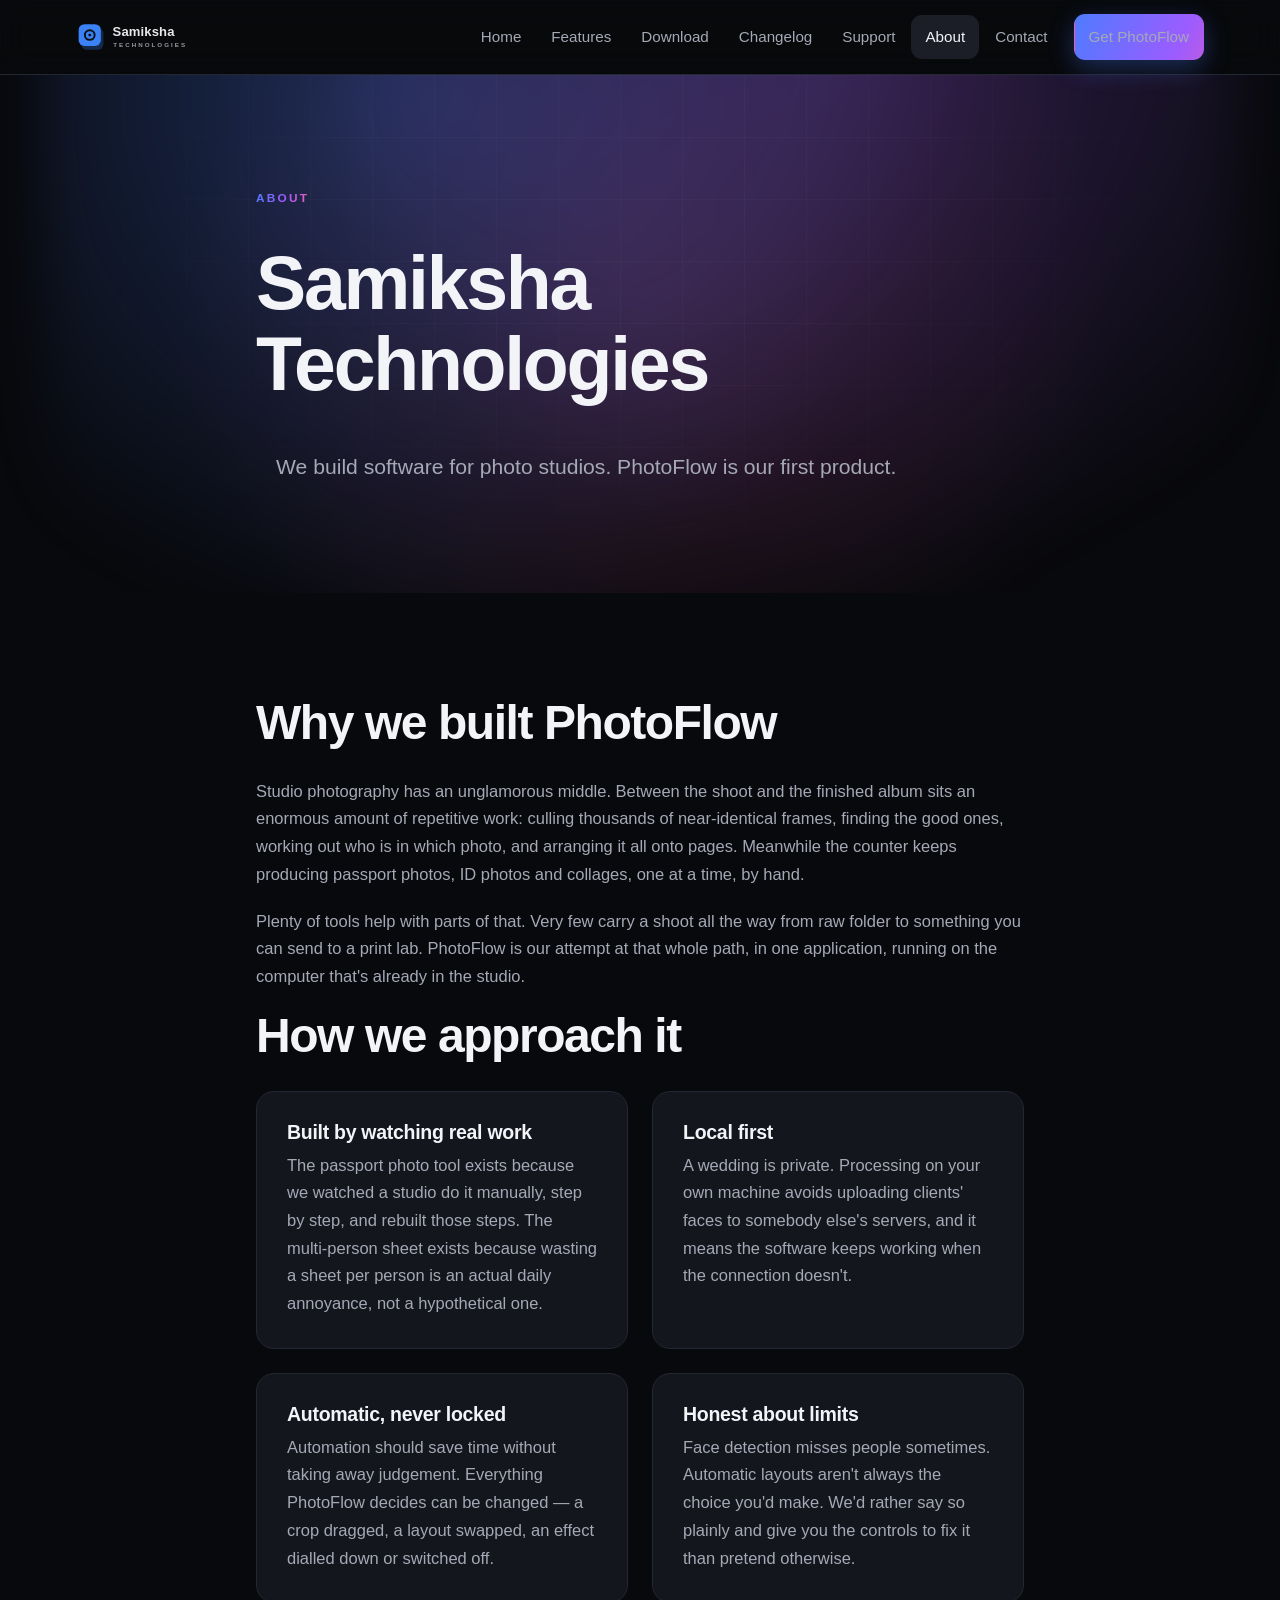
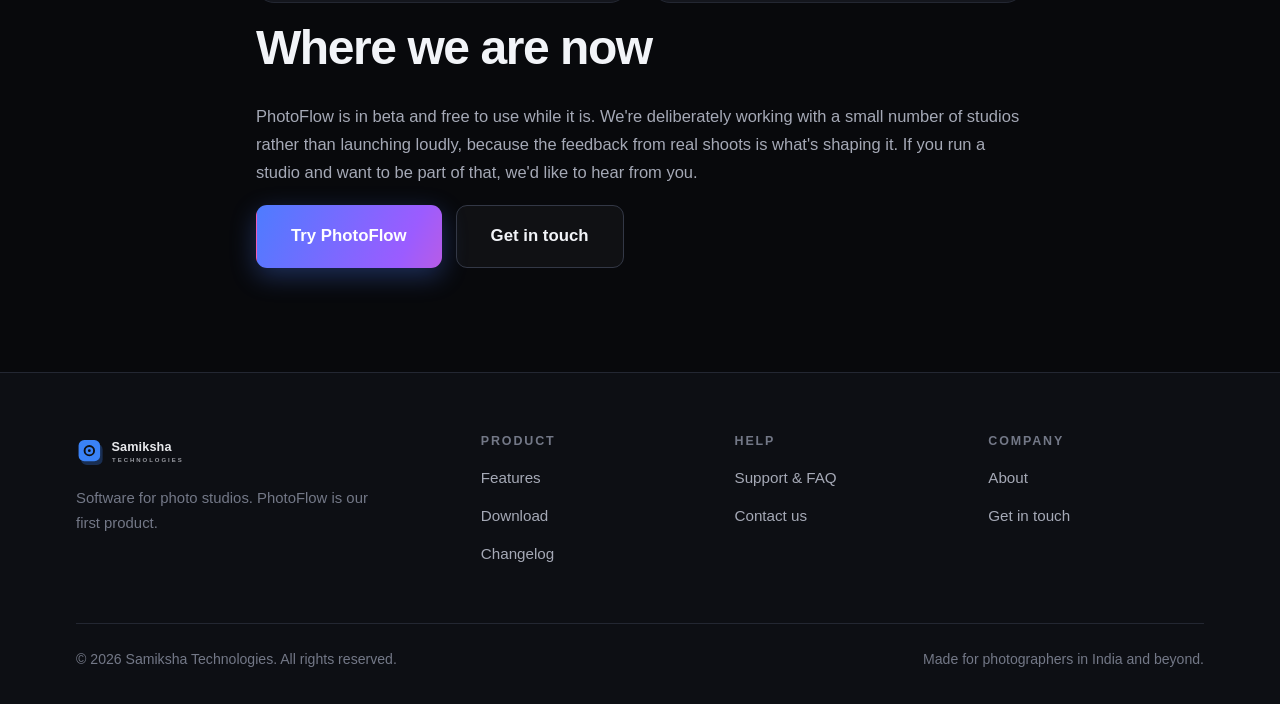
==== website/about.html @ f9d0e29c "feat: add release management and distribution pipeline" ====
<!DOCTYPE html>
<html lang="en">
<head>
<meta charset="utf-8">
<meta name="viewport" content="width=device-width, initial-scale=1">
<title>About — Samiksha Technologies</title>
<meta name="description" content="Samiksha Technologies builds software for photo studios. Why we built PhotoFlow and how we approach it.">
<link rel="icon" href="assets/img/favicon.svg" type="image/svg+xml">
<link rel="stylesheet" href="assets/css/style.css">
</head>
<body>

<header class="site-header">
  <div class="container">
    <a class="brand" href="index.html" aria-label="Samiksha Technologies home">
      <img src="assets/img/logo.svg" alt="Samiksha Technologies" width="194" height="36">
    </a>
    <button class="nav-toggle" aria-expanded="false" aria-controls="site-nav">Menu</button>
    <nav class="site-nav" id="site-nav" aria-label="Main">
      <a href="index.html">Home</a>
      <a href="features.html">Features</a>
      <a href="download.html">Download</a>
      <a href="changelog.html">Changelog</a>
      <a href="support.html">Support</a>
      <a href="about.html">About</a>
      <a href="contact.html">Contact</a>
      <a class="btn btn-primary" href="download.html">Get PhotoFlow</a>
    </nav>
  </div>
</header>

<main>

  <section class="hero">
    <div class="container narrow">
      <p class="eyebrow">About</p>
      <h1>Samiksha Technologies</h1>
      <p class="lead">We build software for photo studios. PhotoFlow is our first product.</p>
      
    </div>
  </section>

  <section class="section">
    <div class="container narrow stack">
      <h2>Why we built PhotoFlow</h2>
      <p class="dim">
        Studio photography has an unglamorous middle. Between the shoot and the
        finished album sits an enormous amount of repetitive work: culling
        thousands of near-identical frames, finding the good ones, working out
        who is in which photo, and arranging it all onto pages. Meanwhile the
        counter keeps producing passport photos, ID photos and collages, one at a
        time, by hand.
      </p>
      <p class="dim">
        Plenty of tools help with parts of that. Very few carry a shoot all the
        way from raw folder to something you can send to a print lab. PhotoFlow
        is our attempt at that whole path, in one application, running on the
        computer that's already in the studio.
      </p>

      <h2>How we approach it</h2>
      <div class="grid grid-2 mt-2">
        <div class="card card-glow reveal">
          <h3>Built by watching real work</h3>
          <p class="dim">
            The passport photo tool exists because we watched a studio do it
            manually, step by step, and rebuilt those steps. The multi-person
            sheet exists because wasting a sheet per person is an actual daily
            annoyance, not a hypothetical one.
          </p>
        </div>
        <div class="card card-glow reveal">
          <h3>Local first</h3>
          <p class="dim">
            A wedding is private. Processing on your own machine avoids uploading
            clients' faces to somebody else's servers, and it means the software
            keeps working when the connection doesn't.
          </p>
        </div>
        <div class="card card-glow reveal">
          <h3>Automatic, never locked</h3>
          <p class="dim">
            Automation should save time without taking away judgement. Everything
            PhotoFlow decides can be changed — a crop dragged, a layout swapped,
            an effect dialled down or switched off.
          </p>
        </div>
        <div class="card card-glow reveal">
          <h3>Honest about limits</h3>
          <p class="dim">
            Face detection misses people sometimes. Automatic layouts aren't
            always the choice you'd make. We'd rather say so plainly and give you
            the controls to fix it than pretend otherwise.
          </p>
        </div>
      </div>

      <h2 class="mt-2">Where we are now</h2>
      <p class="dim">
        PhotoFlow is in beta and free to use while it is. We're deliberately
        working with a small number of studios rather than launching loudly,
        because the feedback from real shoots is what's shaping it. If you run a
        studio and want to be part of that, we'd like to hear from you.
      </p>
      <div class="btn-row mt-2">
        <a class="btn btn-primary btn-lg" href="download.html">Try PhotoFlow</a>
        <a class="btn btn-ghost btn-lg" href="contact.html">Get in touch</a>
      </div>
    </div>
  </section>

</main>

<footer class="site-footer">
  <div class="container">
    <div class="footer-grid">
      <div class="footer-brand">
        <img src="assets/img/logo.svg" alt="Samiksha Technologies" width="184">
        <p>Software for photo studios. PhotoFlow is our first product.</p>
      </div>
      <div>
        <h4>Product</h4>
        <ul>
          <li><a href="features.html">Features</a></li>
          <li><a href="download.html">Download</a></li>
          <li><a href="changelog.html">Changelog</a></li>
        </ul>
      </div>
      <div>
        <h4>Help</h4>
        <ul>
          <li><a href="support.html">Support &amp; FAQ</a></li>
          <li><a href="contact.html">Contact us</a></li>
        </ul>
      </div>
      <div>
        <h4>Company</h4>
        <ul>
          <li><a href="about.html">About</a></li>
          <li><a href="contact.html">Get in touch</a></li>
        </ul>
      </div>
    </div>
    <div class="footer-bottom">
      <span>&copy; <span data-year>2026</span> Samiksha Technologies. All rights reserved.</span>
      <span>Made for photographers in India and beyond.</span>
    </div>
  </div>
</footer>

<script src="assets/js/main.js"></script>
</body>
</html>
---- website/assets/css/style.css ----
/* ==========================================================================
   Samiksha Technologies — website styles
   Bold modern SaaS: gradient hero, large type, animated accents, icon grids.
   Plain CSS, no build step, no external fonts or requests.
   ========================================================================== */

:root {
  --bg: #08090c;
  --bg-alt: #0d0f14;
  --surface: #14161d;
  --surface-2: #1b1e27;
  --border: #232732;
  --border-strong: #333846;
  --text: #f2f4f8;
  --text-dim: #a5a9b6;
  --text-faint: #737887;
  --accent: #4a7dff;
  --accent-2: #9b5cff;
  --accent-3: #23d3c4;
  --accent-hover: #6b95ff;
  --grad: linear-gradient(115deg, #4a7dff 0%, #9b5cff 52%, #ff5ca8 100%);
  --grad-soft: linear-gradient(115deg, rgba(74,125,255,.16), rgba(155,92,255,.14) 52%, rgba(255,92,168,.10));
  --radius: 18px;
  --radius-sm: 11px;
  --maxw: 1180px;
  --font: "Segoe UI", Inter, -apple-system, "Helvetica Neue", Arial, sans-serif;
}

*, *::before, *::after { box-sizing: border-box; }
html { scroll-behavior: smooth; -webkit-text-size-adjust: 100%; }

body {
  margin: 0;
  background: var(--bg);
  color: var(--text);
  font-family: var(--font);
  font-size: 16.5px;
  line-height: 1.68;
  -webkit-font-smoothing: antialiased;
  overflow-x: hidden;
}

img, svg { max-width: 100%; display: block; }
a { color: var(--accent-hover); text-decoration: none; }
a:hover { color: #90aeff; text-decoration: underline; }

h1, h2, h3, h4 { line-height: 1.08; margin: 0 0 .6em; font-weight: 800; letter-spacing: -0.03em; }
h1 { font-size: clamp(2.6rem, 7vw, 4.7rem); }
h2 { font-size: clamp(1.9rem, 4.4vw, 3rem); }
h3 { font-size: 1.22rem; letter-spacing: -0.015em; font-weight: 700; }
p { margin: 0 0 1.05rem; }

.container { width: 100%; max-width: var(--maxw); margin: 0 auto; padding: 0 26px; }
.narrow { max-width: 820px; }
.center { text-align: center; }
.dim { color: var(--text-dim); }
.faint { color: var(--text-faint); font-size: .9rem; }
.lead { font-size: clamp(1.08rem, 1.7vw, 1.32rem); color: var(--text-dim); line-height: 1.6; }
.gradient-text {
  background: var(--grad);
  -webkit-background-clip: text;
  background-clip: text;
  color: transparent;
  -webkit-text-fill-color: transparent;
}

/* ------------------------------------------------------------------ Header */
.site-header {
  position: sticky; top: 0; z-index: 60;
  background: rgba(8, 9, 12, .78);
  backdrop-filter: blur(14px);
  border-bottom: 1px solid var(--border);
}
.site-header .container { display: flex; align-items: center; gap: 20px; min-height: 74px; }
.brand { display: flex; align-items: center; flex: 0 0 auto; }
.brand:hover { text-decoration: none; }
.brand img { width: 196px; height: auto; }

.nav-toggle {
  margin-left: auto; display: none;
  background: var(--surface); border: 1px solid var(--border-strong);
  color: var(--text); border-radius: var(--radius-sm);
  padding: 9px 14px; font: inherit; font-weight: 600; cursor: pointer;
}
.site-nav { margin-left: auto; display: flex; align-items: center; gap: 2px; }
.site-nav a {
  color: var(--text-dim); padding: 9px 14px;
  border-radius: var(--radius-sm); font-size: .95rem; font-weight: 500;
  transition: color .16s ease, background .16s ease;
}
.site-nav a:hover { color: var(--text); background: var(--surface); text-decoration: none; }
.site-nav a.active { color: var(--text); background: var(--surface-2); }
.site-nav .btn { margin-left: 10px; }

/* ------------------------------------------------------------------ Buttons */
.btn {
  display: inline-block; padding: 13px 24px;
  border-radius: var(--radius-sm);
  font-weight: 650; font-size: .98rem;
  border: 1px solid transparent; cursor: pointer; text-align: center;
  transition: transform .12s ease, box-shadow .2s ease, background .16s ease, border-color .16s ease;
}
.btn:hover { text-decoration: none; transform: translateY(-2px); }
.btn:active { transform: translateY(0); }
.btn-primary {
  background: var(--grad); color: #fff;
  background-size: 160% 160%; background-position: 0% 50%;
  box-shadow: 0 8px 26px rgba(74, 125, 255, .32);
}
.btn-primary:hover { color: #fff; background-position: 100% 50%; box-shadow: 0 12px 34px rgba(120, 92, 255, .42); }
.btn-ghost { background: rgba(255,255,255,.03); color: var(--text); border-color: var(--border-strong); }
.btn-ghost:hover { background: rgba(255,255,255,.07); color: var(--text); border-color: #4a5060; }
.btn-lg { padding: 16px 34px; font-size: 1.05rem; }
.btn-row { display: flex; flex-wrap: wrap; gap: 14px; }
.btn-row.center { justify-content: center; }

/* ------------------------------------------------------------------ Badges */
.badge {
  display: inline-flex; align-items: center; gap: 8px;
  background: rgba(74,125,255,.1); color: #a9c0ff;
  border: 1px solid rgba(74,125,255,.28);
  padding: 6px 15px; border-radius: 999px;
  font-size: .82rem; font-weight: 650; letter-spacing: .01em;
}
.badge-dot {
  width: 7px; height: 7px; border-radius: 50%; background: var(--accent-3);
  box-shadow: 0 0 0 0 rgba(35,211,196,.7);
  animation: pulse 2.4s infinite;
}
@keyframes pulse {
  0%   { box-shadow: 0 0 0 0 rgba(35,211,196,.55); }
  70%  { box-shadow: 0 0 0 9px rgba(35,211,196,0); }
  100% { box-shadow: 0 0 0 0 rgba(35,211,196,0); }
}
.badge-warn { background: rgba(224,160,58,.12); color: #f0c481; border-color: rgba(224,160,58,.3); }

/* ------------------------------------------------------------------ Sections */
.section { padding: 104px 0; position: relative; }
.section-sm { padding: 64px 0; }
.section-alt { background: var(--bg-alt); border-top: 1px solid var(--border); border-bottom: 1px solid var(--border); }
.section-head { max-width: 760px; margin: 0 auto 60px; text-align: center; }
.section-head p { margin-bottom: 0; }
.eyebrow {
  display: inline-block;
  text-transform: uppercase; letter-spacing: .19em;
  font-size: .74rem; font-weight: 800;
  background: var(--grad);
  -webkit-background-clip: text; background-clip: text;
  color: transparent; -webkit-text-fill-color: transparent;
  margin-bottom: 14px;
}

/* ------------------------------------------------------------------ Hero */
.hero { padding: 108px 0 92px; position: relative; overflow: hidden; }
.hero::before {
  content: "";
  position: absolute; top: -340px; left: 50%; transform: translateX(-50%);
  width: 1200px; height: 900px;
  background:
    radial-gradient(circle at 30% 40%, rgba(74,125,255,.30), transparent 55%),
    radial-gradient(circle at 68% 32%, rgba(155,92,255,.26), transparent 55%),
    radial-gradient(circle at 50% 62%, rgba(255,92,168,.16), transparent 58%);
  filter: blur(28px);
  pointer-events: none;
}
.hero::after {
  content: "";
  position: absolute; inset: 0;
  background-image:
    linear-gradient(rgba(255,255,255,.022) 1px, transparent 1px),
    linear-gradient(90deg, rgba(255,255,255,.022) 1px, transparent 1px);
  background-size: 62px 62px;
  mask-image: radial-gradient(ellipse at 50% 25%, #000 25%, transparent 72%);
  -webkit-mask-image: radial-gradient(ellipse at 50% 25%, #000 25%, transparent 72%);
  pointer-events: none;
}
.hero .container { position: relative; z-index: 1; }
.hero-center { text-align: center; max-width: 900px; margin: 0 auto; }
.hero h1 { margin-top: 20px; }
.hero .lead { max-width: 62ch; margin-inline: auto; }
.hero-meta { margin-top: 26px; color: var(--text-faint); font-size: .92rem; }
.hero-meta span + span::before { content: "·"; margin: 0 12px; opacity: .55; }

.hero-shot-wrap { margin-top: 62px; position: relative; }
.hero-shot {
  border-radius: var(--radius);
  padding: 1px;
  background: linear-gradient(160deg, rgba(74,125,255,.55), rgba(155,92,255,.32) 45%, rgba(255,255,255,.05));
  box-shadow: 0 40px 90px rgba(0,0,0,.62);
}
.hero-shot img { border-radius: calc(var(--radius) - 1px); display: block; }

/* ------------------------------------------------------------------ Stats band */
.stats { display: grid; grid-template-columns: repeat(4, 1fr); gap: 1px; background: var(--border); border-radius: var(--radius); overflow: hidden; }
.stat { background: var(--bg-alt); padding: 30px 24px; text-align: center; }
.stat .num {
  font-size: clamp(1.9rem, 3.4vw, 2.6rem); font-weight: 800; letter-spacing: -.03em;
  background: var(--grad); -webkit-background-clip: text; background-clip: text;
  color: transparent; -webkit-text-fill-color: transparent;
  line-height: 1.1;
}
.stat .label { color: var(--text-dim); font-size: .92rem; margin-top: 4px; }

/* ------------------------------------------------------------------ Cards */
.grid { display: grid; gap: 24px; }
.grid-2 { grid-template-columns: repeat(2, 1fr); }
.grid-3 { grid-template-columns: repeat(3, 1fr); }
.grid-4 { grid-template-columns: repeat(4, 1fr); }

.card {
  background: var(--surface);
  border: 1px solid var(--border);
  border-radius: var(--radius);
  padding: 30px;
  position: relative;
  transition: transform .2s ease, border-color .2s ease, box-shadow .2s ease;
}
.card:hover { transform: translateY(-4px); border-color: var(--border-strong); box-shadow: 0 18px 44px rgba(0,0,0,.4); }
.card h3 { margin-bottom: .45em; }
.card p:last-child { margin-bottom: 0; }
a.card { color: inherit; display: block; }
a.card:hover { text-decoration: none; }

/* Gradient-topped feature card */
.card-glow::before {
  content: "";
  position: absolute; inset: 0 0 auto 0; height: 2px;
  background: var(--grad);
  border-radius: var(--radius) var(--radius) 0 0;
  opacity: 0; transition: opacity .25s ease;
}
.card-glow:hover::before { opacity: 1; }

.card-icon {
  width: 50px; height: 50px; border-radius: 14px;
  display: grid; place-items: center;
  background: var(--grad-soft);
  border: 1px solid rgba(122,130,255,.22);
  color: #b9c8ff; font-size: 1.3rem;
  margin-bottom: 20px;
}

/* ------------------------------------------------------------------ Mode cards */
.mode-card { display: flex; flex-direction: column; }
.mode-card .tag {
  font-size: .72rem; font-weight: 800; letter-spacing: .15em;
  text-transform: uppercase; color: var(--text-faint); margin-bottom: 12px;
}
.mode-card ul { margin: 16px 0 0; padding-left: 0; list-style: none; color: var(--text-dim); font-size: .95rem; }
.mode-card li { position: relative; padding-left: 22px; margin-bottom: 7px; }
.mode-card li::before {
  content: ""; position: absolute; left: 2px; top: .58em;
  width: 7px; height: 7px; border-radius: 50%; background: var(--accent-3); opacity: .85;
}

/* ------------------------------------------------------------------ Screenshots */
.shot {
  border-radius: var(--radius); overflow: hidden;
  background: var(--surface);
  border: 1px solid var(--border-strong);
  box-shadow: 0 26px 60px rgba(0,0,0,.48);
}
.shot img { display: block; }
.shot figcaption {
  padding: 14px 20px; font-size: .9rem; color: var(--text-dim);
  border-top: 1px solid var(--border); background: var(--bg-alt);
}
.shot-stack { display: grid; gap: 38px; }

/* ------------------------------------------------------------------ Feature rows */
.feature-row { display: grid; grid-template-columns: 1fr 1fr; gap: 58px; align-items: center; margin-bottom: 92px; }
.feature-row:last-child { margin-bottom: 0; }
.feature-row.reverse .feature-text { order: 2; }
.feature-list { list-style: none; margin: 22px 0 0; padding: 0; }
.feature-list li { position: relative; padding-left: 30px; margin-bottom: 13px; color: var(--text-dim); }
.feature-list li::before {
  content: ""; position: absolute; left: 0; top: .45em;
  width: 16px; height: 16px; border-radius: 5px;
  background: var(--grad-soft); border: 1px solid rgba(122,130,255,.3);
}
.feature-list li::after {
  content: ""; position: absolute; left: 5px; top: .78em;
  width: 6px; height: 6px; border-radius: 50%; background: var(--accent-3);
}
.feature-list strong { color: var(--text); font-weight: 650; }

/* ------------------------------------------------------------------ Steps */
.steps { counter-reset: step; display: grid; gap: 22px; }
.step { display: flex; gap: 20px; align-items: flex-start; }
.step-num {
  counter-increment: step;
  flex: 0 0 42px; height: 42px; border-radius: 13px;
  display: grid; place-items: center;
  background: var(--grad); color: #fff;
  font-weight: 800; font-size: .98rem;
  box-shadow: 0 6px 18px rgba(74,125,255,.28);
}
.step-num::before { content: counter(step); }
.step h3 { margin-bottom: .18em; font-size: 1.08rem; }
.step p { margin: 0; color: var(--text-dim); }

/* ------------------------------------------------------------------ Comparison table */
.table-wrap { overflow-x: auto; border: 1px solid var(--border); border-radius: var(--radius); background: var(--surface); }
table { width: 100%; border-collapse: collapse; font-size: .96rem; }
th, td { padding: 15px 20px; text-align: left; border-bottom: 1px solid var(--border); }
th { background: var(--bg-alt); font-weight: 700; color: var(--text); white-space: nowrap; }
tbody tr:last-child td { border-bottom: none; }
tbody tr:hover td { background: rgba(255,255,255,.015); }
td code { background: var(--surface-2); padding: 2px 7px; border-radius: 6px; font-size: .88em; }
.yes { color: var(--accent-3); font-weight: 700; }
.no { color: #6d7180; }

/* ------------------------------------------------------------------ FAQ */
.faq { display: grid; gap: 13px; }
details.qa {
  background: var(--surface); border: 1px solid var(--border);
  border-radius: var(--radius-sm); transition: border-color .2s ease;
}
details.qa:hover { border-color: var(--border-strong); }
details.qa summary {
  cursor: pointer; padding: 19px 24px; font-weight: 650;
  list-style: none; display: flex; justify-content: space-between; gap: 18px; align-items: center;
}
details.qa summary::-webkit-details-marker { display: none; }
details.qa summary::after {
  content: "+"; font-size: 1.45rem; line-height: 1; flex: 0 0 auto;
  background: var(--grad); -webkit-background-clip: text; background-clip: text;
  color: transparent; -webkit-text-fill-color: transparent; font-weight: 700;
}
details.qa[open] summary::after { content: "\2013"; }
details.qa[open] summary { border-bottom: 1px solid var(--border); }
details.qa .qa-body { padding: 18px 24px 22px; color: var(--text-dim); }
details.qa .qa-body p:last-child { margin-bottom: 0; }

/* ------------------------------------------------------------------ Callout */
.callout {
  background: var(--surface); border: 1px solid var(--border);
  border-radius: var(--radius-sm); padding: 20px 24px; color: var(--text-dim);
  position: relative; overflow: hidden;
}
.callout::before {
  content: ""; position: absolute; left: 0; top: 0; bottom: 0; width: 3px; background: var(--grad);
}
.callout.warn::before { background: linear-gradient(180deg, #e0a03a, #ff7a59); }
.callout strong { color: var(--text); }

/* ------------------------------------------------------------------ Download box */
.dl-box {
  position: relative;
  border-radius: var(--radius);
  padding: 1px;
  background: linear-gradient(150deg, rgba(74,125,255,.5), rgba(155,92,255,.3) 50%, rgba(255,255,255,.05));
  box-shadow: 0 26px 70px rgba(0,0,0,.5);
}
.dl-inner {
  background: linear-gradient(180deg, var(--surface), var(--bg-alt));
  border-radius: calc(var(--radius) - 1px);
  padding: 44px 36px; text-align: center;
}
.dl-inner .btn { margin-top: 10px; }
.dl-meta { display: flex; flex-wrap: wrap; gap: 8px 28px; justify-content: center; margin-top: 22px; color: var(--text-faint); font-size: .9rem; }

/* ------------------------------------------------------------------ Changelog */
.release { border-left: 2px solid var(--border); padding: 0 0 38px 30px; position: relative; }
.release:last-child { padding-bottom: 0; }
.release::before {
  content: ""; position: absolute; left: -8px; top: 7px;
  width: 14px; height: 14px; border-radius: 50%;
  background: var(--grad); border: 3px solid var(--bg);
}
.release h3 { margin-bottom: 3px; }
.release .when { color: var(--text-faint); font-size: .89rem; margin-bottom: 14px; }
.release ul { margin: 0; padding-left: 22px; color: var(--text-dim); }
.release li { margin-bottom: 7px; }
.chip {
  display: inline-block; font-size: .68rem; font-weight: 800; letter-spacing: .09em;
  text-transform: uppercase; padding: 4px 10px; border-radius: 6px; margin-left: 10px;
  background: var(--surface-2); color: var(--text-dim); border: 1px solid var(--border);
  vertical-align: 3px;
}
.chip.new { background: rgba(35,211,196,.12); color: #6fe3d7; border-color: rgba(35,211,196,.3); }

/* ------------------------------------------------------------------ Forms */
.form-grid { display: grid; gap: 18px; }
label { display: block; font-weight: 650; font-size: .93rem; margin-bottom: 7px; }
input[type="text"], input[type="email"], textarea, select {
  width: 100%; background: var(--bg); border: 1px solid var(--border-strong);
  color: var(--text); border-radius: var(--radius-sm); padding: 12px 15px; font: inherit;
  transition: border-color .16s ease, box-shadow .16s ease;
}
input:focus, textarea:focus, select:focus {
  outline: none; border-color: var(--accent);
  box-shadow: 0 0 0 3px rgba(74,125,255,.16);
}
textarea { min-height: 140px; resize: vertical; }

/* ------------------------------------------------------------------ CTA */
.cta {
  position: relative; border-radius: var(--radius); padding: 1px;
  background: linear-gradient(140deg, rgba(74,125,255,.6), rgba(155,92,255,.4) 50%, rgba(255,92,168,.3));
}
.cta-inner {
  background: radial-gradient(ellipse at 50% 0%, rgba(74,125,255,.14), transparent 62%), var(--bg-alt);
  border-radius: calc(var(--radius) - 1px);
  padding: 56px 40px; text-align: center;
}
.cta h2 { margin-bottom: .4em; }
.cta p { color: var(--text-dim); max-width: 56ch; margin-inline: auto; }

/* ------------------------------------------------------------------ Footer */
.site-footer { border-top: 1px solid var(--border); background: var(--bg-alt); padding: 62px 0 32px; }
.footer-grid { display: grid; grid-template-columns: 1.7fr 1fr 1fr 1fr; gap: 38px; }
.footer-grid h4 { font-size: .78rem; text-transform: uppercase; letter-spacing: .15em; color: var(--text-faint); margin-bottom: 16px; }
.footer-grid ul { list-style: none; margin: 0; padding: 0; }
.footer-grid li { margin-bottom: 10px; }
.footer-grid a { color: var(--text-dim); font-size: .95rem; }
.footer-grid a:hover { color: var(--text); }
.footer-brand img { width: 190px; margin-bottom: 16px; }
.footer-brand p { color: var(--text-faint); font-size: .93rem; max-width: 36ch; }
.footer-bottom {
  margin-top: 46px; padding-top: 24px; border-top: 1px solid var(--border);
  display: flex; flex-wrap: wrap; gap: 10px 26px; justify-content: space-between;
  color: var(--text-faint); font-size: .88rem;
}

/* ------------------------------------------------------------------ Scroll reveal */
/* Progressive enhancement: without JS these stay visible (no .reveal-ready). */
.reveal-ready .reveal { opacity: 0; transform: translateY(22px); }
.reveal-ready .reveal.in { opacity: 1; transform: none; transition: opacity .6s ease, transform .6s cubic-bezier(.2,.7,.3,1); }

/* ------------------------------------------------------------------ Utilities */
.mt-0 { margin-top: 0; }
.mt-2 { margin-top: 1.6rem; }
.mb-0 { margin-bottom: 0; }
.stack > * + * { margin-top: 1.2rem; }
.nowrap { white-space: nowrap; }

/* ------------------------------------------------------------------ Responsive */
@media (max-width: 1000px) {
  .hero-grid, .feature-row { grid-template-columns: 1fr; gap: 36px; }
  .feature-row.reverse .feature-text { order: 0; }
  .grid-4 { grid-template-columns: repeat(2, 1fr); }
  .grid-3 { grid-template-columns: repeat(2, 1fr); }
  .stats { grid-template-columns: repeat(2, 1fr); }
  .footer-grid { grid-template-columns: 1fr 1fr; }
}

@media (max-width: 760px) {
  .section { padding: 68px 0; }
  .hero { padding: 70px 0 58px; }
  .nav-toggle { display: block; }
  .site-nav {
    display: none; position: absolute; top: 74px; left: 0; right: 0;
    flex-direction: column; align-items: stretch; gap: 3px;
    background: var(--bg-alt); border-bottom: 1px solid var(--border);
    padding: 14px 22px 20px;
  }
  .site-nav.open { display: flex; }
  .site-nav .btn { margin: 10px 0 0; }
  .grid-2, .grid-3, .grid-4 { grid-template-columns: 1fr; }
  .footer-grid { grid-template-columns: 1fr; }
  .dl-inner, .cta-inner { padding: 32px 22px; }
  .brand img { width: 172px; }
  .hero-meta span + span::before { content: ""; margin: 0; }
  .hero-meta span { display: block; }
}

@media (prefers-reduced-motion: reduce) {
  html { scroll-behavior: auto; }
  *, *::before, *::after { transition: none !important; animation: none !important; }
  .reveal-ready .reveal { opacity: 1; transform: none; }
}
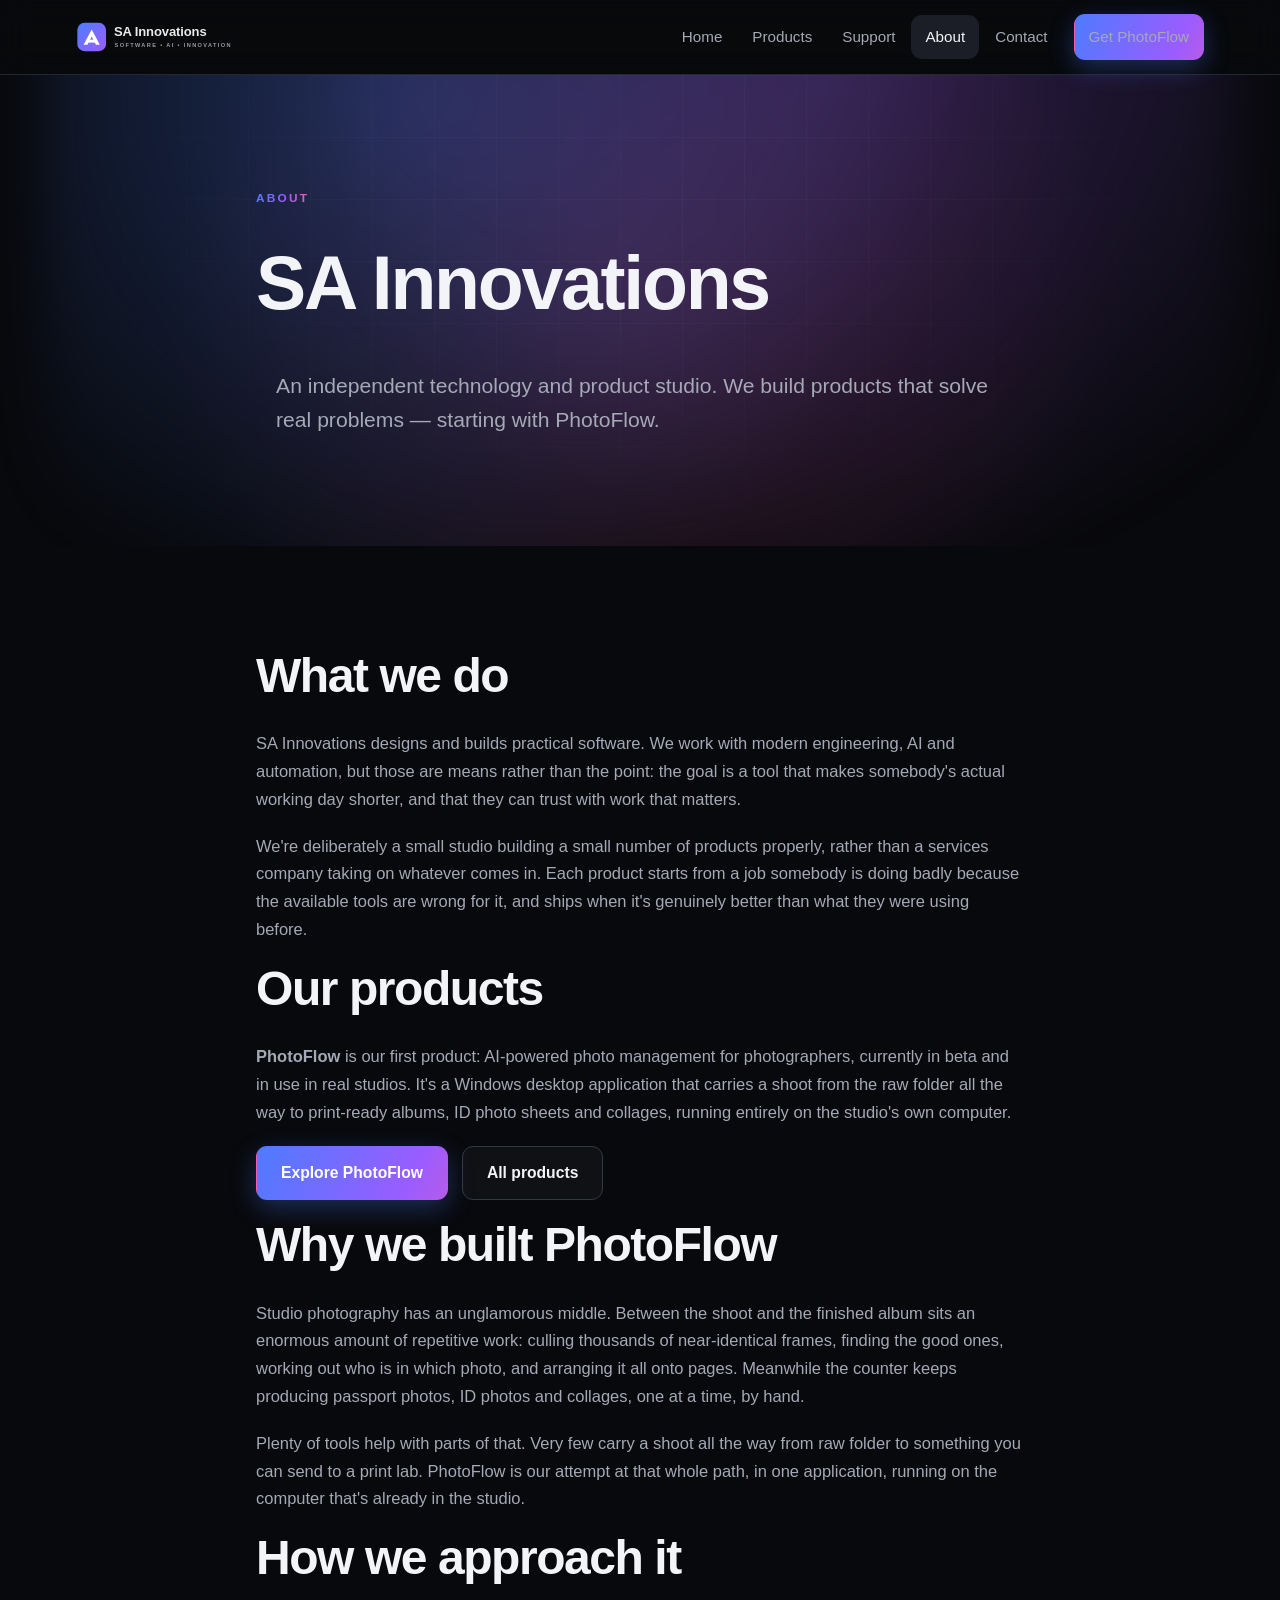
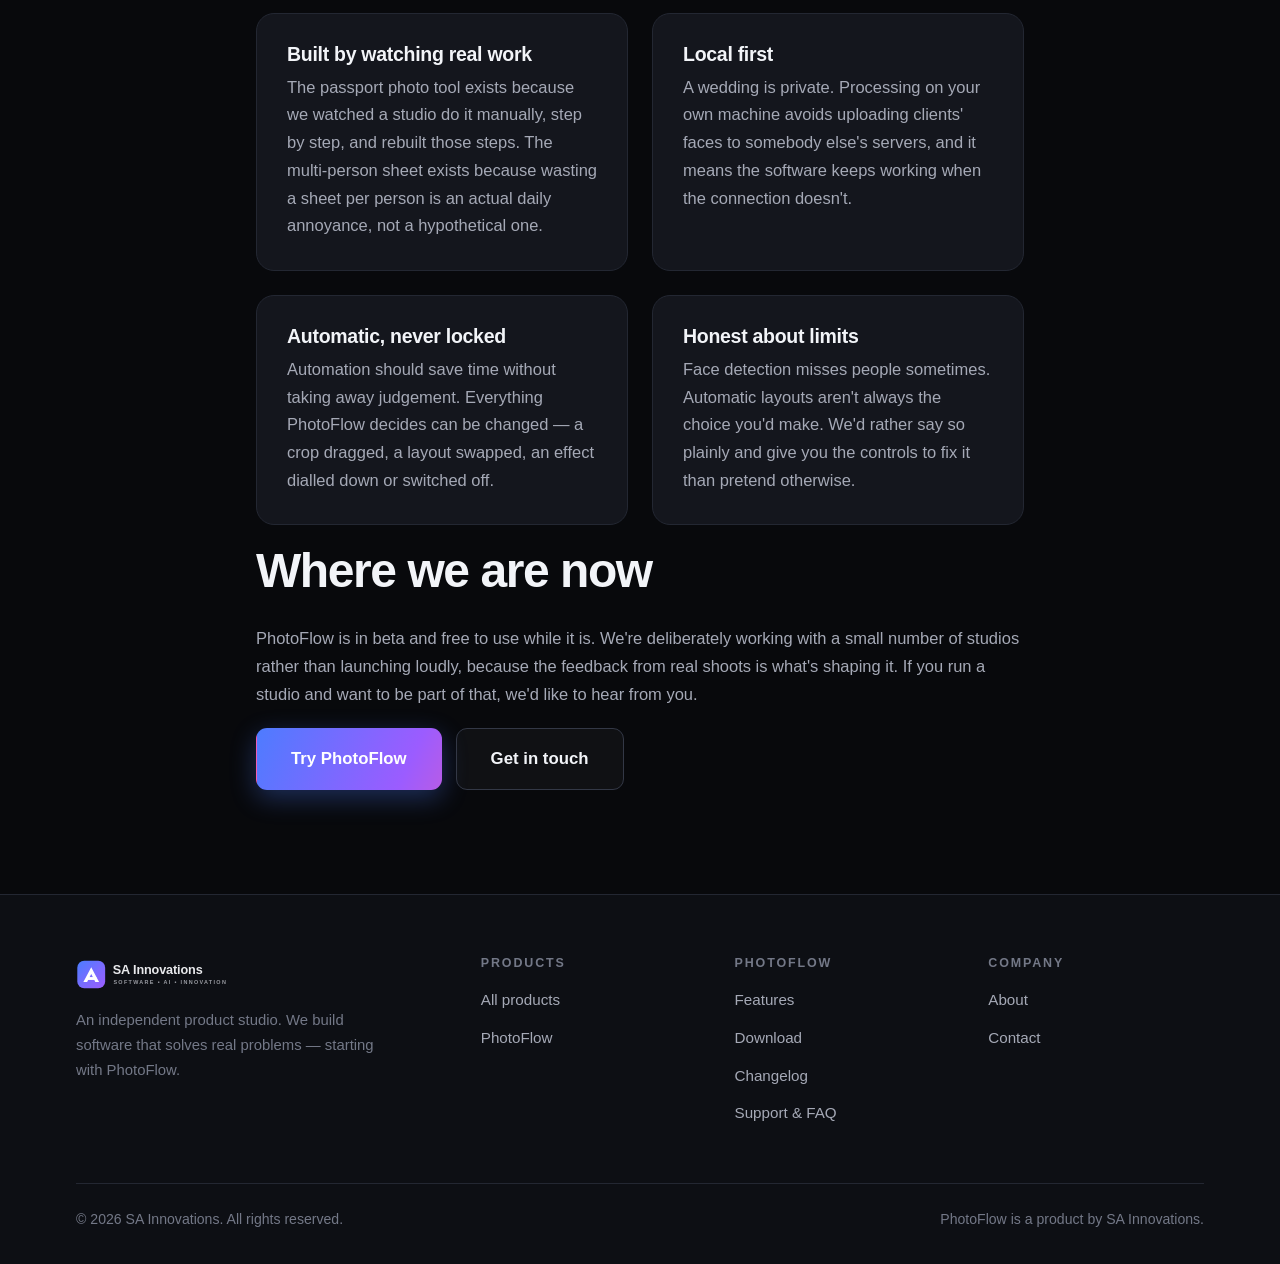
==== commit 4fe2f711: "Rebrand PhotoFlow under SA Innovations" ====
--- a/website/about.html
+++ b/website/about.html
@@ -3,24 +3,30 @@
 <head>
 <meta charset="utf-8">
 <meta name="viewport" content="width=device-width, initial-scale=1">
-<title>About — Samiksha Technologies</title>
-<meta name="description" content="Samiksha Technologies builds software for photo studios. Why we built PhotoFlow and how we approach it.">
-<link rel="icon" href="assets/img/favicon.svg" type="image/svg+xml">
+<title>About &mdash; SA Innovations</title>
+<meta name="description" content="SA Innovations is an independent technology and product studio. What we build, how we work, and why PhotoFlow exists.">
+<link rel="icon" href="assets/img/sa-favicon.svg" type="image/svg+xml">
+<link rel="canonical" href="https://sa-innovations.onrender.com/about.html">
+<meta property="og:site_name" content="SA Innovations">
+<meta property="og:type" content="website">
+<meta property="og:title" content="About &mdash; SA Innovations">
+<meta property="og:description" content="SA Innovations is an independent technology and product studio. What we build, how we work, and why PhotoFlow exists.">
+<meta property="og:url" content="https://sa-innovations.onrender.com/about.html">
+<meta property="og:image" content="https://sa-innovations.onrender.com/assets/img/og-card.png">
+<meta name="twitter:card" content="summary_large_image">
 <link rel="stylesheet" href="assets/css/style.css">
 </head>
 <body>
 
 <header class="site-header">
   <div class="container">
-    <a class="brand" href="index.html" aria-label="Samiksha Technologies home">
-      <img src="assets/img/logo.svg" alt="Samiksha Technologies" width="194" height="36">
+    <a class="brand" href="index.html" aria-label="SA Innovations home">
+      <img src="assets/img/sa-logo.svg" alt="SA Innovations" width="194" height="36">
     </a>
     <button class="nav-toggle" aria-expanded="false" aria-controls="site-nav">Menu</button>
     <nav class="site-nav" id="site-nav" aria-label="Main">
       <a href="index.html">Home</a>
-      <a href="features.html">Features</a>
-      <a href="download.html">Download</a>
-      <a href="changelog.html">Changelog</a>
+      <a href="products.html">Products</a>
       <a href="support.html">Support</a>
       <a href="about.html">About</a>
       <a href="contact.html">Contact</a>
@@ -34,15 +40,45 @@
   <section class="hero">
     <div class="container narrow">
       <p class="eyebrow">About</p>
-      <h1>Samiksha Technologies</h1>
-      <p class="lead">We build software for photo studios. PhotoFlow is our first product.</p>
-      
+      <h1>SA Innovations</h1>
+      <p class="lead">
+        An independent technology and product studio. We build products that
+        solve real problems &mdash; starting with PhotoFlow.
+      </p>
     </div>
   </section>
 
   <section class="section">
     <div class="container narrow stack">
-      <h2>Why we built PhotoFlow</h2>
+      <h2>What we do</h2>
+      <p class="dim">
+        SA Innovations designs and builds practical software. We work with
+        modern engineering, AI and automation, but those are means rather than
+        the point: the goal is a tool that makes somebody's actual working day
+        shorter, and that they can trust with work that matters.
+      </p>
+      <p class="dim">
+        We're deliberately a small studio building a small number of products
+        properly, rather than a services company taking on whatever comes in.
+        Each product starts from a job somebody is doing badly because the
+        available tools are wrong for it, and ships when it's genuinely better
+        than what they were using before.
+      </p>
+
+      <h2>Our products</h2>
+      <p class="dim">
+        <strong>PhotoFlow</strong> is our first product: AI-powered photo
+        management for photographers, currently in beta and in use in real
+        studios. It's a Windows desktop application that carries a shoot from
+        the raw folder all the way to print-ready albums, ID photo sheets and
+        collages, running entirely on the studio's own computer.
+      </p>
+      <div class="btn-row mt-2">
+        <a class="btn btn-primary" href="photoflow.html">Explore PhotoFlow</a>
+        <a class="btn btn-ghost" href="products.html">All products</a>
+      </div>
+
+      <h2 class="mt-3">Why we built PhotoFlow</h2>
       <p class="dim">
         Studio photography has an unglamorous middle. Between the shoot and the
         finished album sits an enormous amount of repetitive work: culling
@@ -115,35 +151,37 @@
   <div class="container">
     <div class="footer-grid">
       <div class="footer-brand">
-        <img src="assets/img/logo.svg" alt="Samiksha Technologies" width="184">
-        <p>Software for photo studios. PhotoFlow is our first product.</p>
+        <img src="assets/img/sa-logo.svg" alt="SA Innovations" width="184">
+        <p>An independent product studio. We build software that solves real
+           problems &mdash; starting with PhotoFlow.</p>
       </div>
       <div>
-        <h4>Product</h4>
+        <h4>Products</h4>
+        <ul>
+          <li><a href="products.html">All products</a></li>
+          <li><a href="photoflow.html">PhotoFlow</a></li>
+        </ul>
+      </div>
+      <div>
+        <h4>PhotoFlow</h4>
         <ul>
           <li><a href="features.html">Features</a></li>
           <li><a href="download.html">Download</a></li>
           <li><a href="changelog.html">Changelog</a></li>
-        </ul>
-      </div>
-      <div>
-        <h4>Help</h4>
-        <ul>
           <li><a href="support.html">Support &amp; FAQ</a></li>
-          <li><a href="contact.html">Contact us</a></li>
         </ul>
       </div>
       <div>
         <h4>Company</h4>
         <ul>
           <li><a href="about.html">About</a></li>
-          <li><a href="contact.html">Get in touch</a></li>
+          <li><a href="contact.html">Contact</a></li>
         </ul>
       </div>
     </div>
     <div class="footer-bottom">
-      <span>&copy; <span data-year>2026</span> Samiksha Technologies. All rights reserved.</span>
-      <span>Made for photographers in India and beyond.</span>
+      <span>&copy; <span data-year>2026</span> SA Innovations. All rights reserved.</span>
+      <span>PhotoFlow is a product by SA Innovations.</span>
     </div>
   </div>
 </footer>
--- a/website/assets/css/style.css
+++ b/website/assets/css/style.css
@@ -1,5 +1,5 @@
 /* ==========================================================================
-   Samiksha Technologies — website styles
+   SA Innovations — website styles
    Bold modern SaaS: gradient hero, large type, animated accents, icon grids.
    Plain CSS, no build step, no external fonts or requests.
    ========================================================================== */
@@ -428,9 +428,100 @@
 .reveal-ready .reveal { opacity: 0; transform: translateY(22px); }
 .reveal-ready .reveal.in { opacity: 1; transform: none; transition: opacity .6s ease, transform .6s cubic-bezier(.2,.7,.3,1); }
 
+/* --------------------------------------------------------- Product cards */
+/* The company/product split: SA Innovations lists its products as large
+   cards, each one linking through to that product's own pages. Built from
+   the same surface/border/radius tokens as .card so a product card and a
+   feature card read as the same system at different scales. */
+
+.product-list { display: grid; gap: 26px; max-width: 940px; margin: 0 auto; }
+
+.product-card {
+  position: relative;
+  background: var(--surface);
+  border: 1px solid var(--border);
+  border-radius: var(--radius);
+  padding: 34px 34px 30px;
+  transition: border-color .25s ease, transform .25s ease, box-shadow .25s ease;
+}
+.product-card:hover {
+  transform: translateY(-3px);
+  border-color: var(--border-strong);
+  box-shadow: 0 18px 44px rgba(0,0,0,.4);
+}
+.product-card p:last-of-type { margin-bottom: 0; }
+
+.product-card-head {
+  display: flex; align-items: center; gap: 18px;
+  margin-bottom: 20px;
+}
+.product-card-head img { flex: none; border-radius: 13px; }
+.product-card-head h2,
+.product-card-head h3 { margin: 0 0 .12em; font-size: 1.55rem; letter-spacing: -0.025em; }
+
+.product-tagline { margin: 0; color: var(--text-dim); font-size: 1.02rem; }
+
+/* Small ordinal above each product card ("Product 01", "Next"). Makes the
+   page read as a portfolio with room to grow rather than as a single
+   product's landing page. */
+.product-index {
+  margin: 0 0 14px;
+  font-size: .72rem; font-weight: 700; letter-spacing: .16em;
+  text-transform: uppercase; color: var(--text-faint);
+}
+.product-card-next .product-index { opacity: .75; }
+
+/* Pushed to the far end of the head row, so status sits opposite the name
+   rather than crowding the tagline. */
+.product-status { margin-left: auto; flex: none; align-self: flex-start; }
+
+.product-points {
+  margin: 20px 0 0; padding-left: 0; list-style: none;
+  color: var(--text-dim); font-size: .96rem;
+  display: grid; gap: 8px;
+}
+.product-points li { position: relative; padding-left: 24px; }
+.product-points li::before {
+  content: ""; position: absolute; left: 3px; top: .62em;
+  width: 7px; height: 7px; border-radius: 50%;
+  background: var(--accent); opacity: .85;
+}
+
+/* The "more coming" slot. Dashed and unfilled so it reads as a placeholder
+   for future products rather than as a product that already exists. */
+.product-card-next { background: transparent; border-style: dashed; }
+.product-card-next:hover { transform: none; box-shadow: none; }
+
+.product-next-mark {
+  flex: none; width: 56px; height: 56px; border-radius: 13px;
+  display: grid; place-items: center;
+  font-size: 26px; font-weight: 300; line-height: 1;
+  color: var(--text-faint);
+  background: var(--surface-2);
+  border: 1px dashed var(--border-strong);
+}
+
+/* Parent-brand line above a product page's title: "A product by SA
+   Innovations". Small and quiet -- the product keeps top billing. */
+.product-parent {
+  display: inline-flex; align-items: center; gap: 10px;
+  margin: 0 0 18px; color: var(--text-faint); font-size: .93rem;
+}
+.product-parent a { color: var(--text-dim); }
+.product-parent a:hover { color: var(--accent-hover); }
+
+/* The product mark here is decorative: the sentence beside it already says
+   what it is, so it lives in CSS rather than as an <img> that would need
+   redundant alt text read out before the sentence itself. */
+.product-parent-mark {
+  width: 30px; height: 30px; flex: none; border-radius: 8px;
+  background: url("../img/photoflow-mark.svg") center / cover no-repeat;
+}
+
 /* ------------------------------------------------------------------ Utilities */
 .mt-0 { margin-top: 0; }
 .mt-2 { margin-top: 1.6rem; }
+.mt-3 { margin-top: 2.4rem; }
 .mb-0 { margin-bottom: 0; }
 .stack > * + * { margin-top: 1.2rem; }
 .nowrap { white-space: nowrap; }
@@ -448,6 +539,12 @@
 @media (max-width: 760px) {
   .section { padding: 68px 0; }
   .hero { padding: 70px 0 58px; }
+  /* The desktop h1 floor (2.6rem) is too large for a phone: a long unbroken
+     product name like "SA Innovations" or "PhotoFlow" then runs right up to
+     the container padding. Lowering the floor here keeps headlines inside
+     the gutter on a 360-390px screen without touching desktop sizing. */
+  h1 { font-size: clamp(2.05rem, 8.2vw, 3rem); }
+  h2 { font-size: clamp(1.7rem, 6.4vw, 2.3rem); }
   .nav-toggle { display: block; }
   .site-nav {
     display: none; position: absolute; top: 74px; left: 0; right: 0;
@@ -460,6 +557,12 @@
   .grid-2, .grid-3, .grid-4 { grid-template-columns: 1fr; }
   .footer-grid { grid-template-columns: 1fr; }
   .dl-inner, .cta-inner { padding: 32px 22px; }
+  .product-card { padding: 26px 22px 24px; }
+  /* Stack the head so a long product name never squeezes the status badge
+     into a one-character-per-line column on a narrow phone. */
+  .product-card-head { flex-wrap: wrap; gap: 14px; }
+  .product-card-head h2, .product-card-head h3 { font-size: 1.32rem; }
+  .product-status { margin-left: 0; order: 3; }
   .brand img { width: 172px; }
   .hero-meta span + span::before { content: ""; margin: 0; }
   .hero-meta span { display: block; }
